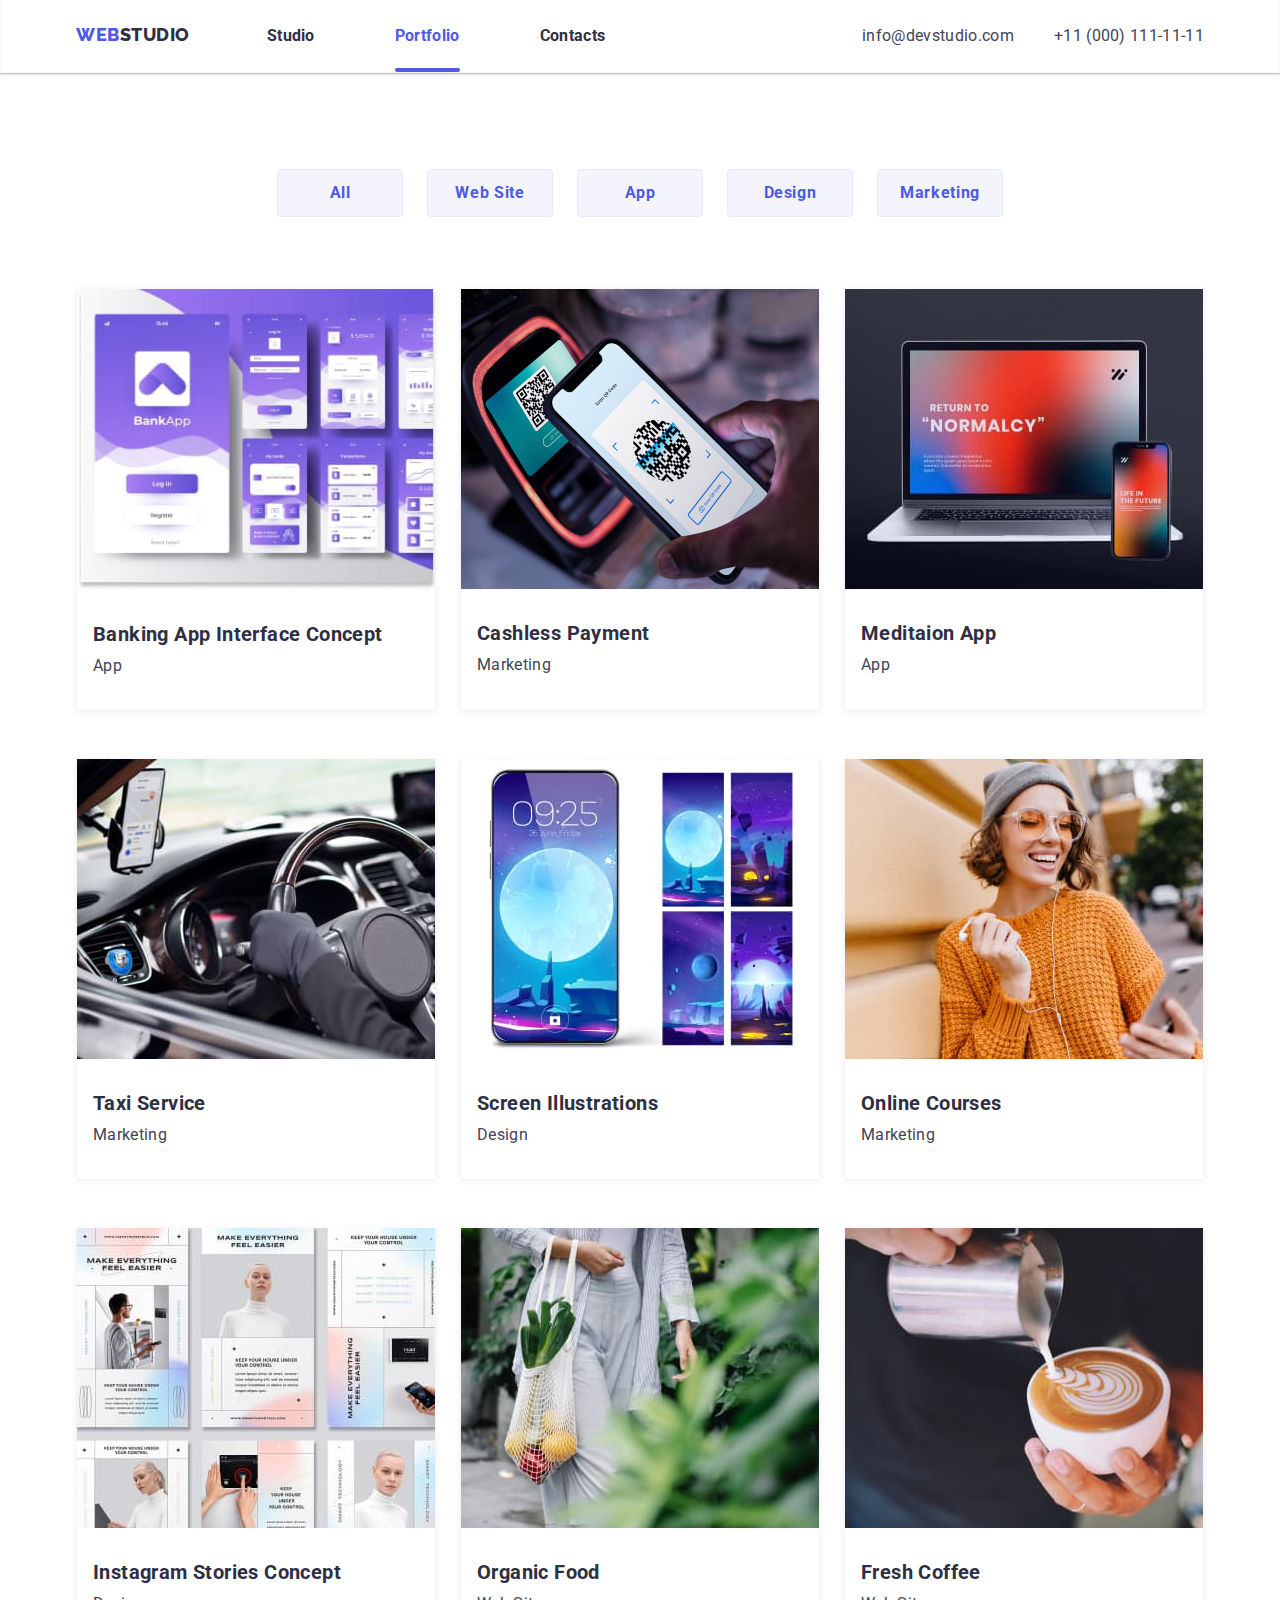
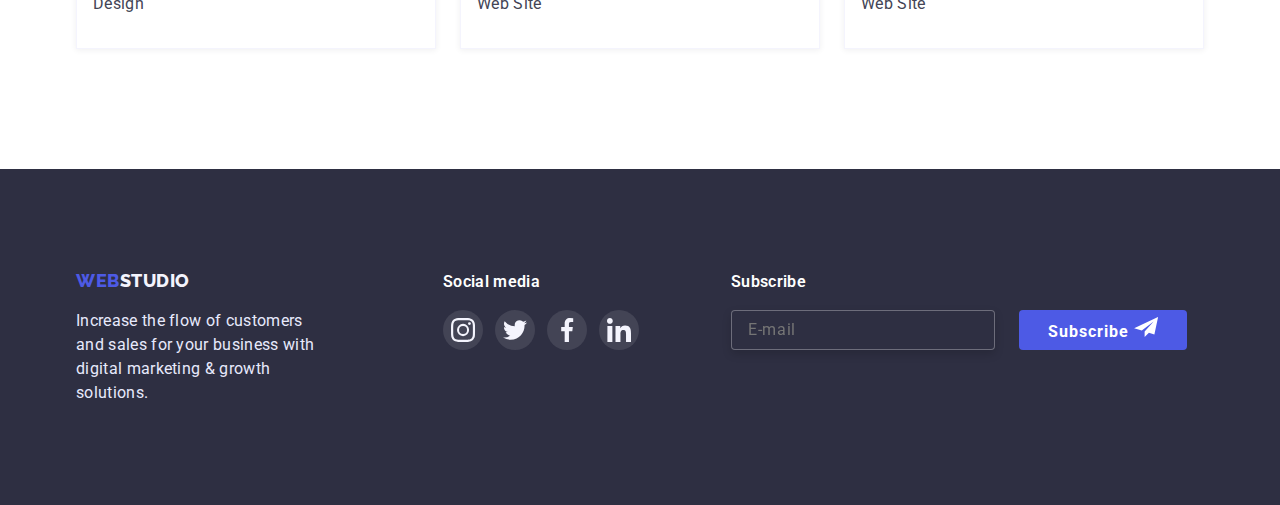
==== portfolio.html @ ad05b77a "goit-markup-hw-07" ====
<!DOCTYPE html>
<html lang="en">
<head>
    <meta charset="UTF-8">
    <meta http-equiv="X-UA-Compatible" content="IE=edge">
    <meta name="viewport" content="width=device-width, initial-scale=1.0">
    <title>Document</title>
    <link rel="preconnect" href="https://fonts.googleapis.com">
    <link rel="preconnect" href="https://fonts.gstatic.com" crossorigin>
    <link href="https://fonts.googleapis.com/css2?family=Raleway:wght@800&family=Roboto:wght@400;500;700&display=swap" rel="stylesheet">
    <link rel ="stylesheet" href="https://cdnjs.cloudflare.com/ajax/libs/modern-normalize/1.1.0/modern-normalize.min.css" >  
    <link rel="stylesheet" href="./css/styles.css">
</head>
<body>

    <header class="border-box">
        
        <nav class="container flex">
            <a href="logo-web" class="logo-web link">Web<span class="studio">Studio</span></a>
            
            <ul class="menu-nav list">
            <li class="menu list"><a href="./index.html" class="menu link">Studio</a></li>
            <li class="menu list"><a href="./portfolio.html" class="current menu link">Portfolio</a></li>
            <li class="menu list"><a href="#" class="menu link">Contacts</a></li>
            </ul>
            
    
            <ul class="contact list">
                <li class="contact list"><a class="contact link" href="mailto:info@devstudio.com">info@devstudio.com</a></li>
                <li class="contact list"><a class="contact link" href="tel:+110001111111">+11 (000) 111-11-11</a></li>
            </ul>
        </nav>
       
    </header>

<main>

<section class="section4">
    
    <div class="container">
    <ul class="style3">
        <li class="menu-portfolio list"><button type="button" class="portfolio-button">All</button></li>
        <li class="menu-portfolio list"><button type="button" class="portfolio-button">Web Site</button></li>
        <li class="menu-portfolio list"><button type="button" class="portfolio-button">App</button></li>
        <li class="menu-portfolio list"><button type="button" class="portfolio-button">Design</button></li>
        <li class="menu-portfolio list"><button type="button" class="portfolio-button">Marketing</button></li>
    </ul>
    
    <ul class="style4">
        <li class="border-portfolio work list">
            <a class="work-overlay">

         <div class="project-hiden">
            <img src="./images/img8.jpg" alt="Banking App Interface Concept" width="360">
    
        <div class="overlay">
            <p class="text-overlay">14 Stylish and User-Friendly App Design Concepts · Task Manager App · Calorie Tracker App · Exotic Fruit Ecommerce App · Cloud Storage App</p>
        </div>
    </div>

            <div class="text-card">
            <h3>Banking App Interface Concept</h3>
            <p>App</p>
        </div>
    </a>
        </li>
   
        <li class="border-portfolio work list">
            <a class="work-overlay">
                <div class="project-hiden">
            <img src="./images/img9.jpg" alt="Cashless Payment" width="360">
            <div class="overlay">
                <p class="text-overlay">14 Stylish and User-Friendly App Design Concepts · Task Manager App · Calorie Tracker App · Exotic Fruit Ecommerce App · Cloud Storage App</p>
            </div>
                </div>

            <div class="text-card">
            <h3>Cashless Payment</h3>
            <p>Marketing</p>
        </div>
  
    </a>
        </li>
   
        <li class="border-portfolio work list">
            <a class="work-overlay">
                <div class="project-hiden">
            <img src="./images/img10.jpg" alt="Meditaion App" width="360">
            <div class="overlay">
                <p class="text-overlay">14 Stylish and User-Friendly App Design Concepts · Task Manager App · Calorie Tracker App · Exotic Fruit Ecommerce App · Cloud Storage App</p>
            </div>
                </div>

            <div class="text-card">
            <h3>Meditaion App</h3>
            <p>App</p>
        </div>

    </a>
        </li>
              
        <li class="border-portfolio work list">
            <a class="work-overlay">
                <div class="project-hiden">
            <img src="./images/img11.jpg" alt="Taxi Service" width="360">
            <div class="overlay">
                <p class="text-overlay">14 Stylish and User-Friendly App Design Concepts · Task Manager App · Calorie Tracker App · Exotic Fruit Ecommerce App · Cloud Storage App</p>
            </div>
                </div>

            <div class="text-card">
            <h3>Taxi Service</h3>
            <p>Marketing</p>
        </div>
    
    </a>
         </li>

         <li class="border-portfolio work list">
            <a class="work-overlay">
                <div class="project-hiden">
            <img src="./images/img12.jpg" alt="Screen Illustrations" width="360">
            <div class="overlay">
                <p class="text-overlay">14 Stylish and User-Friendly App Design Concepts · Task Manager App · Calorie Tracker App · Exotic Fruit Ecommerce App · Cloud Storage App</p>
            </div>
                </div>

            <div class="text-card">
            <h3>Screen Illustrations</h3>
            <p>Design</p>
        </div>

    </a>
         </li>

         <li class="border-portfolio work list">
            <a class="work-overlay">
                <div class="project-hiden">
            <img src="./images/img13.jpg" alt="Online Courses" width="360">
            <div class="overlay">
                <p class="text-overlay">14 Stylish and User-Friendly App Design Concepts · Task Manager App · Calorie Tracker App · Exotic Fruit Ecommerce App · Cloud Storage App</p>
            </div>
                </div>

            <div class="text-card">
            <h3>Online Courses</h3>
            <p>Marketing</p>
        </div>
    
    </a>
         </li>

         <li class="border-portfolio work list">
            <a class="work-overlay">
                <div class="project-hiden">
            <img src="./images/img14.jpg" alt="Instagram Stories Concept" width="360">
            <div class="overlay">
                <p class="text-overlay">14 Stylish and User-Friendly App Design Concepts · Task Manager App · Calorie Tracker App · Exotic Fruit Ecommerce App · Cloud Storage App</p>
            </div>
                </div>

            <div class="text-card">
            <h3>Instagram Stories Concept</h3>
            <p>Design</p>
        </div>
   
    </a>
         </li>

         <li class="border-portfolio work list">
            <a class="work-overlay">
                <div class="project-hiden">
            <img src="./images/img15.jpg" alt="Organic Food" width="360">
            <div class="overlay">
                <p class="text-overlay">14 Stylish and User-Friendly App Design Concepts · Task Manager App · Calorie Tracker App · Exotic Fruit Ecommerce App · Cloud Storage App</p>
            </div>
                </div>

            <div class="text-card">
            <h3>Organic Food</h3>
            <p>Web Site</p>
        </div>
    
    </a>
         </li>

         <li class="border-portfolio work list">
            <a class="work-overlay">
                <div class="project-hiden">
            <img src="./images/img16.jpg" alt="Fresh Coffee" width="360">
            <div class="overlay">
                <p class="text-overlay">14 Stylish and User-Friendly App Design Concepts · Task Manager App · Calorie Tracker App · Exotic Fruit Ecommerce App · Cloud Storage App</p>
            </div>
                </div>
                
            <div class="text-card">
            <h3>Fresh Coffee</h3>
            <p>Web Site</p>
        </div>
    
    </a>
         </li>
      </ul>
    </div>
</section>

</main>

<footer>

    <div class="flex container">

    <div class="web">

        <a href="logo-web-futer" class="logo-web-futer link">Web<span class="studio-footer">Studio</span></a>
        <p class="footer">Increase the flow of customers and sales for your business with digital marketing & growth solutions.</p>
   
    </div>

    <div class="web2">

        <p class="footer1">Social media</p>

        <ul class="style ">

     <li class="footer2 list">
     <a class="hover-focus2 link" href="https://www.instagram.com/" >
        <svg class="icons-futer">
            <use href="./images/icons.svg/symbol-defs.svg#icon-futorinst"></use>
        </svg>
    </a>
   <li class="footer2 list">
     <a class="hover-focus2 link" href="https://twitter.com/">
        <svg class="icons-futer">
            <use href="./images/icons.svg/symbol-defs.svg#icon-futorbird"></use>
        </svg>
    </a>
    </li>
    <li class="footer2 list">
        <a class="hover-focus2 link" href="https://www.facebook.com/">
        <svg class="icons-futer">
            <use href="./images/icons.svg/symbol-defs.svg#icon-futorfb"></use>
        </svg>
    </a>
    </li>
    <li class="footer2 list">
        <a class="hover-focus2 link" href="https://www.linkedin.com/">
        <svg class="icons-futer">
            <use href="./images/icons.svg/symbol-defs.svg#icon-futorin"></use>
        </svg>
    </a>
    </li>
    </ul>
</div>

<div class="web3">

    <p class="footer1">Subscribe</p>

    <form class="footer-subscribe">

        <input name="email" type="email" class="form-button-subscribe" placeholder="E-mail" required/>

    <button class="form-button-1" type="submit">Subscribe
        <svg class="icons-subscribe">
            <use href="./images/icons.svg/symbol-defs.svg#icon-icon-send"></use>
        </svg>
    </button>


    </form>
</div>


</div>

</footer>
</body>
</html>
---- css/styles.css ----
/* general */

a {
  text-decoration: none;
  color: inherit;
  }
  
  ul,
  li,
  ol {
  list-style: none;
  padding: 0;
  margin: 0;
  }
  
  h1,
  h2,
  h3,
  h4,
  h5,
  h6,
  p {
  margin: 0;
  }
  
  button {
  cursor: pointer;
  }
  
  img {
  display: block;
  height: auto;
  }
  
  
  :root {
  --brand-color: #2E2F42;
  --brand-second-color: #434455;
  --brend-background: #FFFFFF;
  --button-background: #4D5AE5;
  --button-color: #404BBF;
  --section-background: #F4F4FD;
  --footer-color: #E7E9FC;
  --footer-icon: #31D0AA;
  --color4: #8e8f99;
  }
  
  /* Top Line */
  .list {
  list-style: none;
  padding: 0;
  margin: 0;
  }
  
  .link {
  text-decoration: none;
  }
  
  header {
  background: var(--brend-background);
  
  }
  
  /*border-box*/
  
  
  .border-box {
  border: 1px solid var(--section-background);
  border-top: none;
  box-shadow: 0px 2px 1px rgba(46, 47, 66, 0.08), 0px 1px 1px rgba(46, 47, 66, 0.16), 0px 1px 6px rgba(46, 47, 66, 0.08);
  }
  
  
  /* container */

.container {
  margin-left: auto;
  margin-right: auto;
  width: 1158px;
  padding-left: 15px;
  padding-right: 15px;
      
  }
  
  /* Logo */
  
  
  .logo-web {
  font-family: 'Raleway', sans-serif;
  font-weight: 800;
  font-size: 18px;
  line-height: 1.3;
  align-items: center;
  letter-spacing: 0.03em;
  color: var(--button-background);
  text-transform: uppercase;
  margin-right: 77px; 
  }
  
  .flex {
  display: flex;
  align-items: center;
  }

  .page-nav {
    display: flex;
    align-items: center;
  }
  
  .studio {
  color: var(--brand-color);
  align-items: center;
  letter-spacing: 0.03em;
  text-transform: uppercase;
  
  }
  
  .menu {
    display: block;
  font-family: 'Roboto', sans-serif;
  font-weight: 700;
  font-size: 16px;
  line-height: 1.5;
  letter-spacing: 0.02em;
  color: var(--brand-color) ; 
  transition-property: color;
  transition-duration: 250ms;
  transition-timing-function: cubic-bezier(0.4, 0, 0.2, 1); 
  margin-right: 40px;
  
  
  }
  
  .menu:not(:last-child) {
  margin-right: 40px;
  }
  
  
  .menu-nav {
  display: flex;
  padding-top: 24px;
  
  }
  
  .current {
    display: block;
    padding-top: 0px;
    padding-bottom: 24px;
    position: relative;
    color: var(--button-background);
    }
  
  .current::after {
  content: '';
  display: block;
  position: absolute;
  left: 0;
  bottom: 0;
  width: 100%;
  height: 4px;
  border-radius: 2px;
  background: var(--button-background);
  color: var(--button-background);
  }
  
  
  .menu:hover,
  .menu:focus,
  .contact:hover,
  .contact:focus {
  color: var(--button-background);
  
  }
  
  .contact-nav {
    margin-left: auto;
  }
  
  .contact {
  margin-left: auto;
  font-family: 'Roboto', sans-serif;
  font-weight: 400;
  font-size: 16px;
  line-height: 1.5;
  letter-spacing: 0.02em;
  color: var(--brand-second-color) ;
  display: flex;
  transition-property: color;
  transition-duration: 250ms;
  transition-timing-function: cubic-bezier(0.4, 0, 0.2, 1);
  }
  
  .contact:not(:last-child) {
  margin-right: 40px;
  }
  
  
  .button {
  width: 170px;
  height: 51px;
  left: 20px;
  top: 20px;
  background: var(--button-background) ;
  box-shadow: 0px 4px 4px rgba(0, 0, 0, 0.15);
  border-radius: 4px;
  cursor: pointer;
  transition-property: background;
  transition-duration: 250ms;
  transition-timing-function: cubic-bezier(0.4, 0, 0.2, 1);
  
  }
  
  .button-studio {
  width: 170px;
  height: 51px;
  left: 20px;
  top: 20px;
  background: var(--button-background) ;
  box-shadow: 0px 4px 4px rgba(0, 0, 0, 0.15);
  border-radius: 4px;
  cursor: pointer;
  font-family: 'Roboto', sans-serif;
  font-weight: 700;
  font-size: 16px;
  line-height: 1.2;
  align-items: center;
  letter-spacing: 0.04em;
  color: var(--brend-background);
  cursor: pointer;
  border: 1px solid var(--button-backgroundlor);
  transition-property: background;
  transition-duration: 250ms;
  transition-timing-function: cubic-bezier(0.4, 0, 0.2, 1);
  }
  
  .button-modal:hover {
  background-color: var(--button-background) ;
  fill: var(--brend-background);
  transition-timing-function: cubic-bezier(0.4, 0, 0.2, 1);
  }
  


  /* hero */
  
  .hero {
  text-align: center;
  background: var(--brand-color) ;
  padding-top: 192px;
  padding-bottom: 192px;
  max-width: 1440px;
  height: 600px;
  margin-left: auto;
  margin-right: auto;
  background-image : linear-gradient(
  rgba(46, 47, 66, 0.7),
  rgba(46, 47, 66, 0.7)),
  url("../images/people-office.jpg");
  
  }
  
  /* backdrop-modal */
  
  
  .backdrop {
  position: fixed;
  top: 0;
  left: 0;
  z-index: 100;
  height: 100%;
  width: 100%;
  background-color: rgba(46, 47, 66, 0.4);
  transition: 250ms cubic-bezier(0.4, 0, 0.2, 1);
  }
    
    .backdrop.is-hidden {
  opacity: 0;
  pointer-events: none;
  transition: 250ms cubic-bezier(0.4, 0, 0.2, 1);
  }
  
  
  .modal {
  position: absolute;
  left: 50%;
  top: 50%;
  transform: translate(-50%, -50%);
  width: 408px;
  height: 576px;
  background-color: #FCFCFC;
  border-radius: 4px;
  padding: 24px;
  }
  
  .button-modal {
  position: absolute;
  top: 24px;
  right: 24px;
  display: flex;
  width: 24px;
  height: 24px;
  border-radius: 50%;
  background-color: #E7E9FC;
  border: 1px solid rgba(0, 0, 0, 0.1);
  padding: 0;
  justify-content: center;
  align-items: center;  
  transition: box-shadow 250ms cubic-bezier(0.4, 0, 0.2, 1);
  
  }
  
  .button-modal:hover {
    background: var(--button-background) ;
  }
  
  .button-modal-icon:hover {
    color: var(--brend-background) ;
  }
  
  
  /* modal bg */
  
  
  .modal-bg {
    width: 360px;
    height: 24px;
    margin-top: 48px;
    margin-bottom: 16px;
    font-weight: 500;
    line-height: 24px;
    text-align: center;
    color: var(--brand-color);
  
  }
  
  /*   form   */
  
  
  .form-modal {
    display: flex;
    flex-direction: column;
  }
  
  .form-field {
  margin-bottom: 8px;
  }
  
  .form-input {
  border: none;
  width: 100%;
  height: 40px;
  border: 1px solid rgba(33, 33, 33, 0.2);
  border-radius: 4px;
  padding-left: 50px;
  transition: border 250ms cubic-bezier(0.4, 0, 0.2, 1);
  }
  
  .form-input:focus {
  border: 1px solid #4D5AE5;
  outline: none;
  }
  
  .form-input:focus + .form-icon {
    fill: #4D5AE5;
    transition: fill 250ms cubic-bezier(0.4, 0, 0.2, 1);
    }
  
  .form-desc {
    display: block;
    font-family: 'Roboto';
    font-weight: 400;
    font-size: 12px;
    line-height: 14px;
    letter-spacing: 0.01em;
    color: #8E8F99;
    margin-bottom: 4px;
    
  }
  
  .form-comment {
  width: 100%;
  height: 120px;
  padding: 8px 16px;
  resize: none;
  border: 1px solid rgba(33, 33, 33, 0.2);
  border-radius: 4px;
  transition: border 250ms cubic-bezier(0.4, 0, 0.2, 1);
  }
  
  .form-comment::placeholder {
    font-family: 'Roboto';
    font-weight: 400;
    font-size: 12px;
    line-height: 14px;
    letter-spacing: 0.01em;
    color: rgba(117, 117, 117, 0.5);
    }
  
  .form-comment:focus {
  border: 1px solid #4D5AE5;
  outline: none;
  }
  
  .pp {
    color: #4D5AE5;
  }
  
  .form-policy {
  display: flex;
  }
  
  .form-policy-text {
    display: flex;
    font-family: 'Roboto';
    font-weight: 400;
    font-size: 12px;
    line-height: 16px;
    letter-spacing: 0.04em;
    color: #757575;
    align-items: center;
    margin-bottom: 24px;
  }
  
  .form-policy-text::before {
    content: " ";
    display: block;
    width: 16px;
    height: 16px;
    border: 1.25px solid #2E2F42;
    border-radius: 2px;
    cursor: pointer;
    margin-right: 8px;
  }
  
  .form-policy-check:checked + .form-policy-text::before {
    background-color: #4D5AE5;
    border: 1.25px solid #4D5AE5;
    border-radius: 2px;
    background-image: url('../images/icons.svg/Vector.svg');
    width: 16px;
    height: 16px;
    background-repeat: no-repeat;
   background-position: center;
  }
  
  .form-policy-check:focus + .form-policy-text::before {
    transition: border 250ms cubic-bezier(0.4, 0, 0.2, 1), background-color 250ms cubic-bezier(0.4, 0, 0.2, 1), background-image 250ms cubic-bezier(0.4, 0, 0.2, 1);
  }
  
  
  .visually-hidden {
    position: absolute;
    width: 1px;
    height: 1px;
    margin: -1px;
    padding: 0;
    overflow: hidden;
    border: 0;
    clip: rect(0 0 0 0);
  }
  
  .form-button {
  border: none;
  width: 170px;
  height: 51px;
  background: #4D5AE5;
  box-shadow: 0px 4px 4px rgba(0, 0, 0, 0.15);
  border-radius: 4px;
  margin-left: 95px;
  font-family: 'Roboto';
  font-weight: 600;
  font-size: 16px;
  line-height: 19px;
  letter-spacing: 0.04em;
  color: #FFFFFF;
  margin-bottom: 34px;
  }
  
  .form-icon {
    display: block;
    position: absolute;
    top: 50%;
   left: 16px;
  }
  
  .form-icon-position {
    position: relative;
  }
  
  
  /*    body  */
  
  h1 {
  max-width: 500px;
  margin-right: auto;
  margin-left: auto;
  margin-bottom: 48px;
  font-family: 'Roboto', sans-serif;
  font-weight: 700;
  font-size: 56px;
  line-height: 1.1;
  letter-spacing: 0.02em;
  color: var(--brend-background);
  }
  
  h2 {
  margin-top: 0;
  margin-bottom: 72px;
  font-family: 'Roboto', sans-serif;
  font-weight: 700;
  font-size: 36px;
  line-height: 1.1;
  text-align: center;
  letter-spacing: 0.02em;
  text-transform: capitalize;
  color: var(--brand-color) ;
  
  }
  
  h3 {
  margin-top: 0;
  margin-bottom: 8px;
  font-family: 'Roboto', sans-serif;
  font-weight: 700;
  font-size: 20px;
  line-height: 1.2;
  letter-spacing: 0.02em;
  color: var(--brand-color) ;
  }
  
  h4 {
  font-family: 'Roboto', sans-serif;
  font-weight: 400;
  font-size: 16px;
  line-height: 1.5;
  letter-spacing: 0.02em;
  color: var(--brand-second-color) ;
  }
  
  p {
  font-family: 'Roboto', sans-serif;
  font-weight: 400;
  font-size: 16px;
  line-height: 1.5;
  letter-spacing: 0.02em;
  color: var(--brand-second-color) ;
  }
  
  /* Section 1 */
  
  .section1 {
  padding-top: 120px;
  padding-bottom: 120px;
  }
  
  .skils {
  min-width: 264px;
  margin-right: 24px;
  }
  
  .skils:nth-child(4n) {
    margin-right: 0;
  }
  
  
  .skils::before {
    display: block;
    content: "";
    height: 112px;
    background-color: var(--section-background);
    background-repeat: no-repeat;
    background-position: center;
    margin-bottom: 8px;
  }
  
  .antenna::before {
  background-image: url('../images/icons.svg/antenna\ 1.svg');
  }
  
  .clock::before {
  background-image: url('../images/icons.svg/clock\ 1.svg');
  }
  
  .diagram::before {
  background-image: url('../images/icons.svg/diagram\ 1.svg');
  }
  
  .astronaut::before {
  background-image: url('../images/icons.svg/astronaut\ 1.svg');
  }
  
  .our-team {
  width: 264px;
  margin-right: 24px;
  }
  
  /* Section 2 */
  
  .section2 {
  background: var(--brend-background) ;
  padding-top: 0;
  padding-bottom: 120px;
  }
  
  
  /* Section 3 */
  
  .section3 {
  background: var(--section-background);
  padding-top: 120px;
  padding-bottom: 120px;
  }
  
  .our-team {
  background: var(--brend-background);
  box-shadow: 0px 1px 6px rgba(46, 47, 66, 0.08);
  }
  
  .our-team:nth-child(4n) {
    margin-right: 0;
    }
  
  
  .icons-symbol {
    display: flex;
    flex-direction: row;
    justify-content: center;
    align-items: center;
    padding: 4px 0px;
    gap: 24px;
    width: 232px;
    height: 48px;
    margin-left: auto;
    margin-right: auto;
    margin-bottom: 32px;
    cursor: pointer;
  }
  
  .icons {
  width: 40px;
  height: 40px;
  fill:var(--color4, #8e8f99)
  
  }
  
  /* Section 4 */
  .section4 {
  padding-top: 96px;
  padding-bottom: 120px;
  
  }
  
  .style,
  .style1,
  .style2,
  .style3,
  .style4 {
  display: flex;
  }
  
  
  .border {
  padding: 32px 16px;
  text-align: center;
  margin-bottom: 8px;
  }
  
  
  .client {
    margin-right: 24px;
  
  }
  
  .clients {
    width: 168px;
    height: 88px;
  }
  
  .hover-focus {
  display: block;
  min-width: 168px;
  fill: var(--color4);
  border: 1px solid #8E8F99;
  border-radius: 4px;
  width: 168px;
  height: 88px;
  cursor: pointer;
  transition: fill 250ms cubic-bezier(0.4, 0, 0.2, 1), border 250ms cubic-bezier(0.4, 0, 0.2, 1);
  
  }
  
  .client:nth-child(6n) {
  margin-right: 0;
  }
  
  .hover-focus:hover,
  .hover-focus:focus {
  fill: var(--button-background);
  border: 1px solid #4D5AE5;
  border-radius: 4px;
    }
    
  
  /* footer */
  footer {
  padding-top: 100px;
  padding-bottom: 100px;
  background: var(--brand-color) ;
  }
   
  .web {
  width: 264px;
  left: 156px;
  top: 3001px;  
  margin-right: 120px;
  }
  
  .web2  {
    width: 208px;
    left: 540px;
    top: 3001px;
    margin-right: 80px;  
  }
  
  .footer {
  max-width: 264px;
  margin-top: 16px;
  margin-bottom: 0;
  font-family: 'Roboto', sans-serif;
  font-weight: 400;
  font-size: 16px;
  line-height: 1.5;
  letter-spacing: 0.02em;
  color: var(--footer-color);
  }
  
  
  .logo-web-futer {
    font-family: 'Raleway', sans-serif;
    font-weight: 800;
    font-size: 18px;
    line-height: 1.3;
    align-items: center;
    letter-spacing: 0.03em;
    color: var(--button-background);
    text-transform: uppercase;
  }
  
  .studio-footer {
  color: var(--section-background);
  text-transform: uppercase;
  }
  
  .footer1 {
  font-weight: 600;
  line-height: 24px;
  color: var(--brend-background);
  margin-bottom: 16px;
  margin-top: 0px;
  }
  
  .footer2 {
    flex-direction: row;
    align-items: flex-start;
    padding: 0px;
    gap: 16px;
    width: 208px;
    height: 40px;
    left: 540px;
    top: 3041px;
  
    }
  
  .icons-futer {
  gap: 16px;
  width: 40px;
  height: 40px;
  fill:var(--color4, #8e8f99);
  cursor: pointer;
  
  
  }
  
  .hover-focus2{
  display: block;
  fill: Solid;
  border-radius: 50%;
  width: 40px;
  height: 40px;
  transition-property: background-color;
  transition-duration: 250ms;
  transition-timing-function: cubic-bezier(0.4, 0, 0.2, 1);
  }
  
  .hover-focus2:hover,
  .hover-focus2:focus {
  background-color: var(--footer-icon);
  
  }
  
  /*  subscribe   */
  
 .web3  {
    left: 540px;
    top: 3001px;
    margin-right: 1px;
    
  }
  
  .footer-subscribe {
    display: flex;
  }
  
  .form-button-subscribe {
  border: 1px solid rgba(255, 255, 255, 0.3);
  filter: drop-shadow(0px 4px 4px rgba(0, 0, 0, 0.15));
  border-radius: 4px;
  background: #2E2F42;
  font-family: 'Roboto';
  font-weight: 400;
  line-height: 24px;
  letter-spacing: 0.04em;
  color: rgba(255, 255, 255, 0.6);
  padding-left: 16px;
  margin-right: 24px;
  width: 264px;
  
  }
  
  .form-button-1 {
  border: none;
  width: 168px;
  height: 40px;
  background: #4D5AE5;
  border-radius: 4px;
  font-family: 'Roboto';
  font-weight: 700;
  font-size: 16px;
  line-height: 24px;
  letter-spacing: 0.06em;
  color: #FFFFFF;
  margin-right: 16px;
  
  }
  
  .icons-subscribe {
  gap: 8px;
  width: 24px;
  height: 20px;
  fill :#FFFFFF;
  cursor: pointer;
  align-items: center;
  }


  
  /* portfolio-button */
  
  .portfolio-button {
  background: var(--section-background);
  border: 1px solid var(--footer-color);
  border-radius: 4px;
  font-family: 'Roboto', sans-serif;
  font-weight: 700;
  font-size: 16px;
  line-height: 1.5;
  padding: 8px 16px;
  width: 126px;
  height: 48px;
  align-items: center;
  text-align: center;
  letter-spacing: 0.04em;
  color: var(--button-background) ;
  cursor: pointer;
  transition: color 250ms cubic-bezier(0.4, 0, 0.2, 1), background  250ms cubic-bezier(0.4, 0, 0.2, 1);
  }
  
  
  .menu-portfolio :hover,
  .menu-portfolio :focus {
  background: var(--button-background) ;
  border-radius: 4px;
  align-items: center;
  text-align: center;
  letter-spacing: 0.04em;
  color: var(--brend-background);
  }
  
  .menu-portfolio {
  margin-right: 24px;
  transition: color 250ms cubic-bezier(0.4, 0, 0.2, 1);
  }
  
  .menu-portfolio:nth-child(5n) {
  margin-right: 0;
    
  }
  
  .border-portfolio {
  border: 0.5px solid  var(--section-background);
  border-top: none;
  box-shadow: 0px 1px 6px rgba(46, 47, 66, 0.08);
  transition: box-shadow 250ms cubic-bezier(0.4, 0, 0.2, 1);
  
  }
  
  .border-portfolio:hover {
  box-shadow: 0px 1px 6px rgba(46, 47, 66, 0.08), 0px 1px 1px rgba(46, 47, 66, 0.16), 0px 2px 1px rgba(46, 47, 66, 0.08);
    
  }
    
  
  .doing {
  width: 360px;
  margin-right: 24px;
  }
  
  
  .style3 {
  margin-bottom: 72px;
  justify-content: center;
  } 
  
  .style4 {
  flex-wrap: wrap;
  }
   
  .text-card {
  padding-top: 32px;
  padding-bottom: 32px;
  padding-left: 16px;
  }
  
  .work {
  margin-bottom: 48px;
  margin-right: 24px;
  width: calc((100% - 48px) / 3);
  }
  
  .work:nth-child(3n) {
  margin-right: 0;
  }
  
  .work:nth-child(7n) {
    margin-bottom: 0;
  }
  
  .work:nth-child(8n) {
    margin-bottom: 0;
  }
  
  .work:nth-child(9n) {
    margin-bottom: 0;
  }
  
  .project-hiden {
    
    position: relative;
    overflow: hidden;
  }
  
  .overlay {
    display: block;
    position: absolute;
    top: 0;
    left: 0;
    width: 100%;
    height: 100%;
    background-color: var(--button-background);
    mix-blend-mode: normal;
    transform: translateY(100%);
    transition: 250ms cubic-bezier(0.4, 0, 0.2, 1);
  }
  
  .text-overlay {
    position: absolute;
  width: 296px;
  height: 96px;
  left: 32px;
  top: 40px;
  font-family: 'Roboto';
  font-style: normal;
  font-weight: 400;
  font-size: 16px;
  line-height: 24px;
  letter-spacing: 0.02em;
color: #F4F4FD;
}


.work-overlay:hover .overlay {
transform: translateY(0);
}

/*   ____________________________  mobile   _______________________________________   */

.container-mobile {
padding-left: 15px;
padding-right: 15px;
}

 .mobile-menu-open {
  margin-top: 24px;
  margin-bottom: 24px;
  background-color: transparent;
  border: none;
  padding: 0;
}

.page-heder-container {
  display: flex;
  align-items: center;
  justify-content: space-between;
  }


  .mobile-menu {
    position: fixed;
    top: 0;
    left: 0;
   width: 100%;
   height: 100%;
   background-color: #FFFFFF;
   box-shadow: 0px 2px 1px rgba(46, 47, 66, 0.08), 0px 1px 1px rgba(46, 47, 66, 0.16), 0px 1px 6px rgba(46, 47, 66, 0.08);
   
   }

   .mobile-menu-close-btn {
    position: absolute;
    background-color: transparent;
    border: none;
    padding: 0;
    line-height: 0;
    top: 0;
    right: 0;
  }

.mobile-menu-container {
position: relative;
padding-left: 15px;
padding-right: 15px;
}
 
@media screen and (max-width: 767px) {
 
 
.footer-subscribe {
display: none;
  }
  
 
.menu-nav {
display: none;
}
  
.contact {
display: none;
}

.menu-nav-mobile {
  padding-top: 24px;
  }

.contact-mobile {
  font-family: 'Roboto', sans-serif;
  font-weight: 400;
  font-size: 16px;
  line-height: 1.5;
  letter-spacing: 0.02em;
  color: var(--brand-second-color) ;
  transition-property: color;
  transition-duration: 250ms;
  transition-timing-function: cubic-bezier(0.4, 0, 0.2, 1);
    }

  .menu-mobile-form {
  display: block;
  font-family: 'Roboto', sans-serif;
  font-weight: 700;
  font-size: 16px;
  line-height: 1.5;
  letter-spacing: 0.02em;
  color: var(--brand-color) ; 
  transition-property: color;
  transition-duration: 250ms;
  transition-timing-function: cubic-bezier(0.4, 0, 0.2, 1); 
  margin-right: 40px;
            
    }
  
    .menu-mobile-form:hover,
    .menu-mobile-form:focus,
    .contact-mobile:hover,
    .contact-mobile:focus {
    color: var(--button-background);
    }



.logo-web {
font-family: 'Raleway', sans-serif;
font-weight: 800;
font-size: 18px;
line-height: 1.3;
align-items: center;
letter-spacing: 0.03em;
color: var(--button-background);
text-transform: uppercase;
margin-right: 77px; 

}
   
.studio {
color: var(--brand-color);
align-items: center;
letter-spacing: 0.03em;
text-transform: uppercase;
      
}

.style,
.style1,
.style2,
.style3,
.style4 {
display: block;
}


}


@media screen and (min-width: 480px) {

   
  .footer-subscribe {
    display: none;
  }
  

  .form-button-subscribe {
    flex: none;
  }

  .form-button-1 {
    flex: none;
  }

.container-mobile {
width: 428px;
margin-left: auto;
margin-right: auto;
     
}  


.logo-web {
font-family: 'Raleway', sans-serif;
font-weight: 800;
font-size: 18px;
line-height: 1.3;
align-items: center;
letter-spacing: 0.03em;
color: var(--button-background);
text-transform: uppercase;
margin-right: 77px; 
}

     
.studio {
color: var(--brand-color);
align-items: center;
letter-spacing: 0.03em;
text-transform: uppercase;
        
}

.menu-nav {
display: none;
}

.contact {
display: none;
}

.menu-nav-mobile {
  padding-top: 24px;
  }

.contact-mobile {
  font-family: 'Roboto', sans-serif;
    font-weight: 400;
    font-size: 16px;
    line-height: 1.5;
    letter-spacing: 0.02em;
    color: var(--brand-second-color) ;
    transition-property: color;
    transition-duration: 250ms;
    transition-timing-function: cubic-bezier(0.4, 0, 0.2, 1);
    }

  .menu-mobile-form {
    display: block;
    font-family: 'Roboto', sans-serif;
    font-weight: 700;
    font-size: 16px;
    line-height: 1.5;
    letter-spacing: 0.02em;
    color: var(--brand-color) ; 
    transition-property: color;
    transition-duration: 250ms;
    transition-timing-function: cubic-bezier(0.4, 0, 0.2, 1); 
    margin-right: 40px;
          
  }


  .menu-mobile-form:hover,
  .contact-mobile:hover {
  color: var(--button-background);
  }
  
}

/*   ____________________________  planschet   _______________________________________   */

@media screen and (min-width: 768px) {
    

.container-mobile {
width: 768px;
  
}

 
.footer-subscribe {
  display: none;
}

.mobile-menu-open {
display: none;
}

/* Logo */
    


.logo-web {
font-family: 'Raleway', sans-serif;
font-weight: 800;
font-size: 18px;
line-height: 1.3;
align-items: center;
letter-spacing: 0.03em;
color: var(--button-background);
text-transform: uppercase;
margin-right: 77px; 
}
    
.flex {
display: flex;
align-items: center;
}
    
.studio {
color: var(--brand-color);
align-items: center;
letter-spacing: 0.03em;
text-transform: uppercase;
    
}
    
.menu {
display: block;
font-family: 'Roboto', sans-serif;
font-weight: 700;
font-size: 16px;
line-height: 1.5;
letter-spacing: 0.02em;
color: var(--brand-color) ; 
transition-property: color;
transition-duration: 250ms;
transition-timing-function: cubic-bezier(0.4, 0, 0.2, 1); 
margin-right: 40px;
    
    
}
    
.menu:not(:last-child) {
margin-right: 40px;
}
    
    
.menu-nav {
display: flex;
padding-top: 24px;
    
}
    
.current {
display: block;
padding-top: 0px;
padding-bottom: 24px;
position: relative;
color: var(--button-background);
}
    
.current::after {
content: '';
display: block;
position: absolute;
left: 0;
bottom: 0;
width: 100%;
height: 4px;
border-radius: 2px;
background: var(--button-background);
color: var(--button-background);
}
    
    
.menu:hover,
.menu:focus,
.contact:hover,
.contact:focus {
color: var(--button-background);
    
}
    
    
.contact {
margin-left: auto;
font-family: 'Roboto', sans-serif;
font-weight: 400;
font-size: 16px;
line-height: 1.2;
letter-spacing: 0.02em;
color: var(--brand-second-color) ;
display: block;
transition-property: color;
transition-duration: 250ms;
transition-timing-function: cubic-bezier(0.4, 0, 0.2, 1);
  
}
    
.contact:not(:last-child) {
margin-right: 40px;
}
    
    
.button {
width: 170px;
height: 51px;
left: 20px;
top: 20px;
background: var(--button-background) ;
box-shadow: 0px 4px 4px rgba(0, 0, 0, 0.15);
border-radius: 4px;
cursor: pointer;
transition-property: background;
transition-duration: 250ms;
transition-timing-function: cubic-bezier(0.4, 0, 0.2, 1);
    
}
    
.button-studio {
width: 170px;
height: 51px;
left: 20px;
top: 20px;
background: var(--button-background) ;
box-shadow: 0px 4px 4px rgba(0, 0, 0, 0.15);
border-radius: 4px;
cursor: pointer;
font-family: 'Roboto', sans-serif;
font-weight: 700;
font-size: 16px;
line-height: 1.2;
align-items: center;
letter-spacing: 0.04em;
color: var(--brend-background);
cursor: pointer;
border: 1px solid var(--button-backgroundlor);
transition-property: background;
transition-duration: 250ms;
transition-timing-function: cubic-bezier(0.4, 0, 0.2, 1);
}
    
.button-modal:hover {
background-color: var(--button-background) ;
fill: var(--brend-background);
transition-timing-function: cubic-bezier(0.4, 0, 0.2, 1);
}


.style,
.style1,
.style2,
.style3,
.style4 {
display: block;
}
  
.mobile-menu {
  display: none;
}

}  
  



/*   ____________________________  dask-top   _______________________________________   */



  @media screen and (min-width: 1200px) {

    .mobile-menu {
      display: none;
    }

     /* container */

  .container {
    margin-left: auto;
    margin-right: auto;
    width: 1158px;
    padding-left: 15px;
    padding-right: 15px;
        
    }
    
    /* Logo */
    
    .border-box {
      border: 1px solid var(--section-background);
      border-top: none;
      box-shadow: 0px 2px 1px rgba(46, 47, 66, 0.08), 0px 1px 1px rgba(46, 47, 66, 0.16), 0px 1px 6px rgba(46, 47, 66, 0.08);
      }
    
    .logo-web {
    font-family: 'Raleway', sans-serif;
    font-weight: 800;
    font-size: 18px;
    line-height: 1.3;
    align-items: center;
    letter-spacing: 0.03em;
    color: var(--button-background);
    text-transform: uppercase;
    margin-right: 77px; 
    }
    
    .flex {
    display: flex;
    align-items: baseline;
    }
    
    .studio {
    color: var(--brand-color);
    align-items: center;
    letter-spacing: 0.03em;
    text-transform: uppercase;
    
    }
    
    .menu {
      display: block;
    font-family: 'Roboto', sans-serif;
    font-weight: 700;
    font-size: 16px;
    line-height: 1.5;
    letter-spacing: 0.02em;
    color: var(--brand-color) ; 
    transition-property: color;
    transition-duration: 250ms;
    transition-timing-function: cubic-bezier(0.4, 0, 0.2, 1); 
    margin-right: 40px;
    
    
    }
    
    .menu:not(:last-child) {
    margin-right: 40px;
    }
    
    
    .menu-nav {
    display: flex;
    padding-top: 24px;
    
    }
    
    .current {
      display: block;
      padding-top: 0px;
      padding-bottom: 24px;
      position: relative;
      color: var(--button-background);
      }
    
    .current::after {
    content: '';
    display: block;
    position: absolute;
    left: 0;
    bottom: 0;
    width: 100%;
    height: 4px;
    border-radius: 2px;
    background: var(--button-background);
    color: var(--button-background);
    }
    
    
    .menu:hover,
    .menu:focus,
    .contact:hover,
    .contact:focus {
    color: var(--button-background);
    
    }
    
    
    .contact {
    font-family: 'Roboto', sans-serif;
    font-weight: 400;
    font-size: 16px;
    line-height: 1.5;
    letter-spacing: 0.02em;
    color: var(--brand-second-color) ;
    display: flex;
    transition-property: color;
    transition-duration: 250ms;
    transition-timing-function: cubic-bezier(0.4, 0, 0.2, 1);
    }

    .contact:not(:last-child) {
    margin-right: 40px;
    }
    
    
    .button {
    width: 170px;
    height: 51px;
    left: 20px;
    top: 20px;
    background: var(--button-background) ;
    box-shadow: 0px 4px 4px rgba(0, 0, 0, 0.15);
    border-radius: 4px;
    cursor: pointer;
    transition-property: background;
    transition-duration: 250ms;
    transition-timing-function: cubic-bezier(0.4, 0, 0.2, 1);
    
    }
    
    .button-studio {
    width: 170px;
    height: 51px;
    left: 20px;
    top: 20px;
    background: var(--button-background) ;
    box-shadow: 0px 4px 4px rgba(0, 0, 0, 0.15);
    border-radius: 4px;
    cursor: pointer;
    font-family: 'Roboto', sans-serif;
    font-weight: 700;
    font-size: 16px;
    line-height: 1.2;
    align-items: center;
    letter-spacing: 0.04em;
    color: var(--brend-background);
    cursor: pointer;
    border: 1px solid var(--button-backgroundlor);
    transition-property: background;
    transition-duration: 250ms;
    transition-timing-function: cubic-bezier(0.4, 0, 0.2, 1);
    }
    
    .button-modal:hover {
    background-color: var(--button-background) ;
    fill: var(--brend-background);
    transition-timing-function: cubic-bezier(0.4, 0, 0.2, 1);
    }

    .style,
    .style1,
    .style2,
    .style3,
    .style4 {
    display: flex;
    }
    
    .footer-subscribe {
      display: flex;
    }
    
  
  }
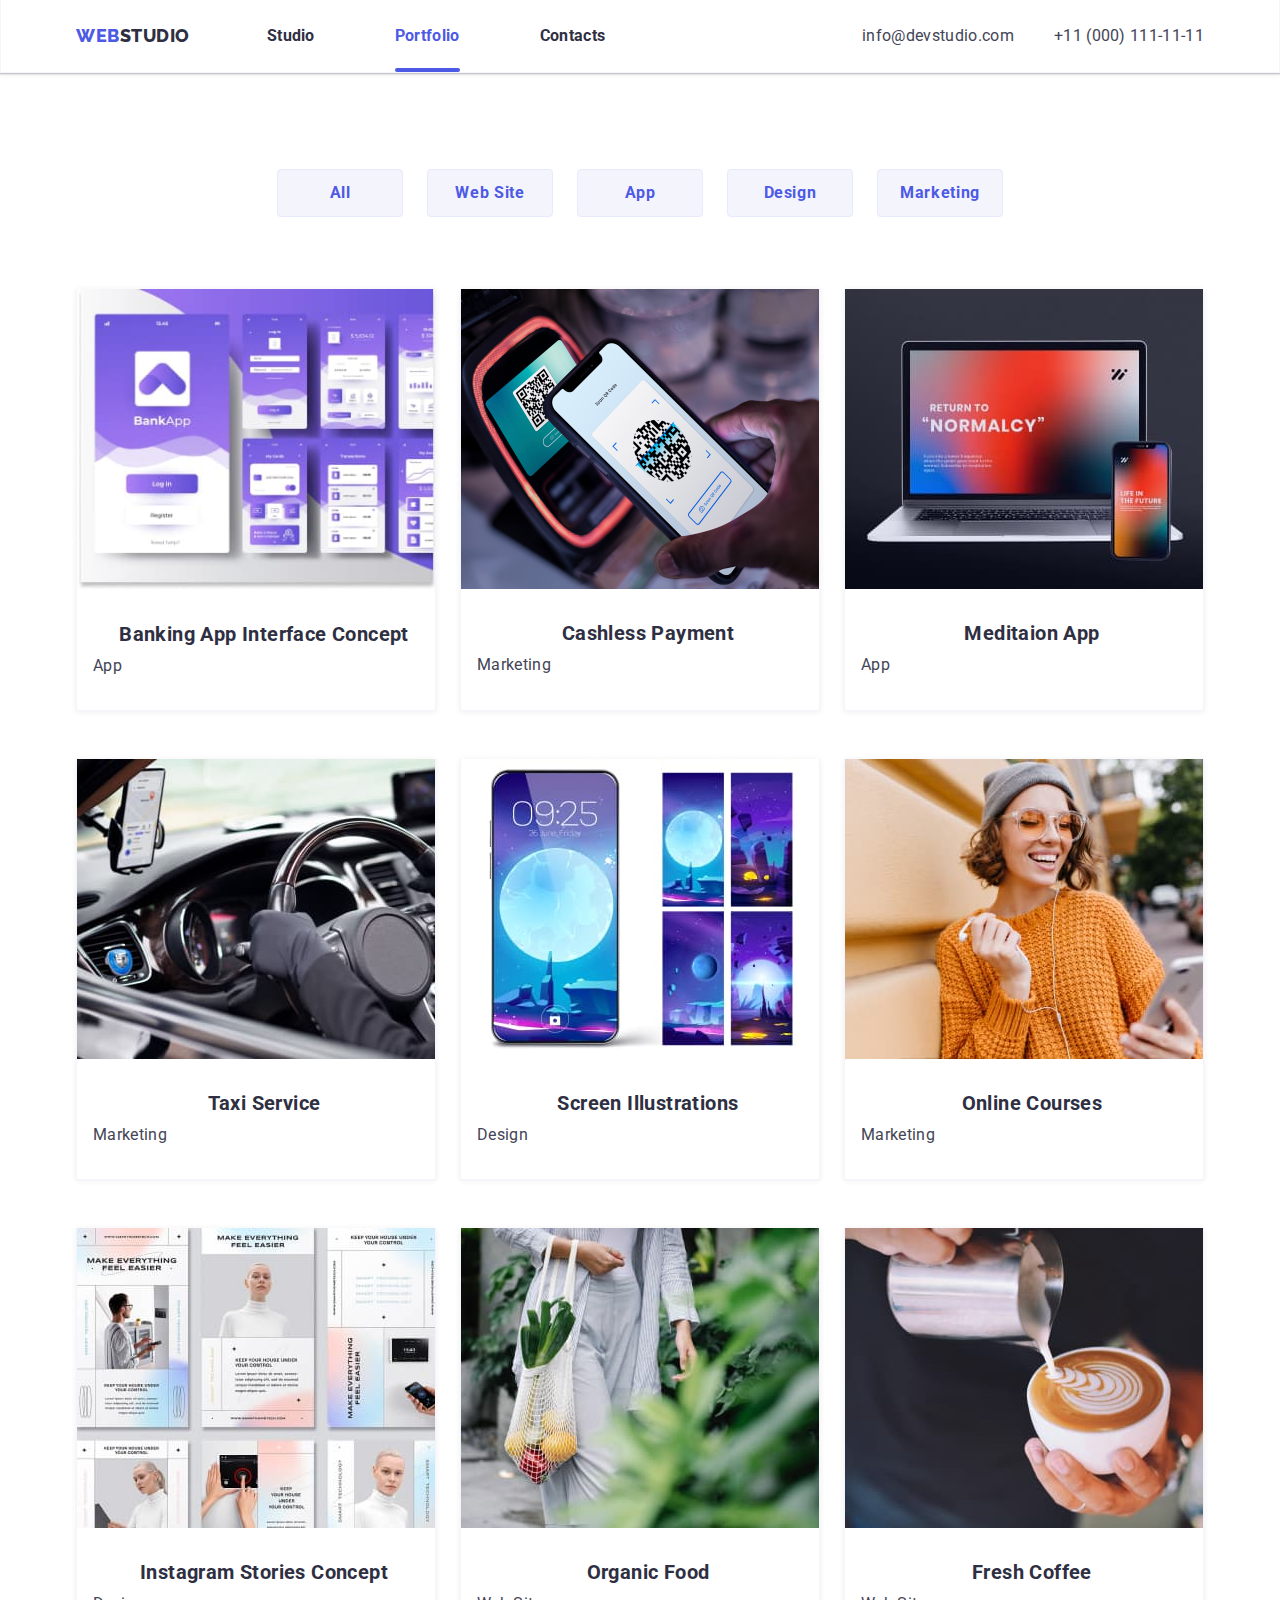
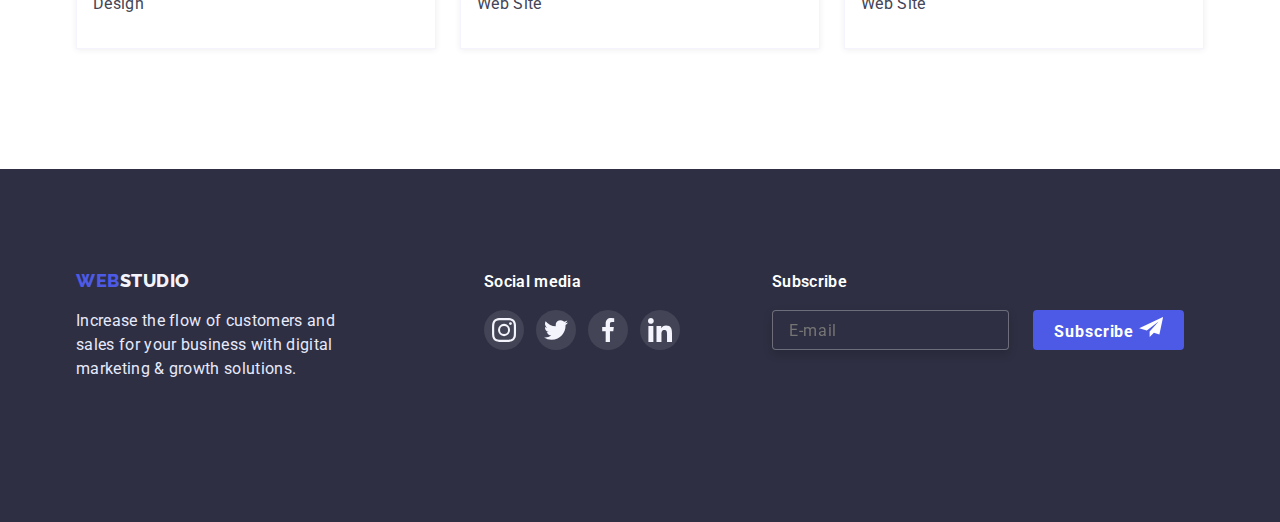
==== commit 508e1bd6: "goit-markup-hw-07" ====
--- a/portfolio.html
+++ b/portfolio.html
@@ -208,7 +208,7 @@
 
 <footer>
 
-    <div class="flex container">
+    <div class="flex1 container">
 
     <div class="web">
 
@@ -221,7 +221,7 @@
 
         <p class="footer1">Social media</p>
 
-        <ul class="style ">
+        <ul class="style footer-social">
 
      <li class="footer2 list">
      <a class="hover-focus2 link" href="https://www.instagram.com/" >
@@ -259,7 +259,7 @@
 
     <form class="footer-subscribe">
 
-        <input name="email" type="email" class="form-button-subscribe" placeholder="E-mail" required/>
+        <input name="email" type="email" class="form-button-subscribe" placeholder="E-mail" required>
 
     <button class="form-button-1" type="submit">Subscribe
         <svg class="icons-subscribe">
--- a/css/styles.css
+++ b/css/styles.css
@@ -101,6 +101,11 @@
   display: flex;
   align-items: center;
   }
+
+  .flex1 {
+    display: flex;
+    align-items: baseline;
+    }
 
   .page-nav {
     display: flex;
@@ -244,6 +249,9 @@
   /* hero */
   
   .hero {
+  background-repeat: no-repeat;
+  background-position: center;
+  background-size: cover;
   text-align: center;
   background: var(--brand-color) ;
   padding-top: 192px;
@@ -256,8 +264,10 @@
   rgba(46, 47, 66, 0.7),
   rgba(46, 47, 66, 0.7)),
   url("../images/people-office.jpg");
-  
-  }
+
+  }
+
+  
   
   /* backdrop-modal */
   
@@ -632,7 +642,7 @@
     height: 48px;
     margin-left: auto;
     margin-right: auto;
-    margin-bottom: 32px;
+    margin-top: 8px;
     cursor: pointer;
   }
   
@@ -650,6 +660,7 @@
   
   }
   
+  .style-client,
   .style,
   .style1,
   .style2,
@@ -665,11 +676,7 @@
   margin-bottom: 8px;
   }
   
-  
-  .client {
-    margin-right: 24px;
-  
-  }
+
   
   .clients {
     width: 168px;
@@ -711,8 +718,8 @@
   .web {
   width: 264px;
   left: 156px;
-  top: 3001px;  
-  margin-right: 120px;
+  margin-right: 100px;
+  top: 3001px;
   }
   
   .web2  {
@@ -992,6 +999,10 @@
 transform: translateY(0);
 }
 
+.skils-mobile2 {
+  flex-basis: 100%;
+}
+
 /*   ____________________________  mobile   _______________________________________   */
 
 .container-mobile {
@@ -1000,8 +1011,8 @@
 }
 
  .mobile-menu-open {
-  margin-top: 24px;
-  margin-bottom: 24px;
+  margin-top: 15px;
+  margin-bottom: 15px;
   background-color: transparent;
   border: none;
   padding: 0;
@@ -1020,35 +1031,85 @@
     left: 0;
    width: 100%;
    height: 100%;
+   z-index: 999;
+   padding: 32px;
    background-color: #FFFFFF;
-   box-shadow: 0px 2px 1px rgba(46, 47, 66, 0.08), 0px 1px 1px rgba(46, 47, 66, 0.16), 0px 1px 6px rgba(46, 47, 66, 0.08);
+   transform: translateX(100%);
+   transition: transform 250ms ease-in-out;
    
    }
 
+   .js-menu-container {
+    padding-left: 40px;
+    padding-top: 80px;
+    padding-bottom: 40px;
+   }
+
+   .mobile-menu.is-open {
+    transform: translateX(0);
+   }
+
    .mobile-menu-close-btn {
+    top: 40px;
+    right: 40px;
+    display: flex;
+    width: 24px;
+    height: 24px;
+    border-radius: 50%;
+    background-color: #E7E9FC;
+    border: 1px solid rgba(0, 0, 0, 0.1);
+    padding: 0;
+    justify-content: center;
+    align-items: center;
+    transition: box-shadow 250ms cubic-bezier(0.4, 0, 0.2, 1);
     position: absolute;
-    background-color: transparent;
-    border: none;
-    padding: 0;
     line-height: 0;
-    top: 0;
-    right: 0;
-  }
-
-.mobile-menu-container {
-position: relative;
-padding-left: 15px;
-padding-right: 15px;
-}
+
+   }
+
  
-@media screen and (max-width: 767px) {
+@media screen and (max-width: 767px)  {
  
+  h1 {
+    font-weight: 700;
+    font-size: 40px;
+    line-height: 40px;
+    text-align: center;
+    letter-spacing: 0.02em;
+    text-transform: capitalize;
+    margin-bottom: 72px;
+    margin-top: -40px;
+    }
  
-.footer-subscribe {
-display: none;
-  }
-  
- 
+
+    h3 {
+      font-family: 'Roboto';
+      font-style: normal;
+      font-weight: 500;
+      font-size: 20px;
+      line-height: 24px;
+      text-align: center;
+      letter-spacing: 0.02em;
+      color: #2E2F42;
+    
+    }
+    
+    .h3-planschet {
+      font-weight: 700;
+      font-size: 36px;
+      line-height: 40px;
+      text-align: center;
+      letter-spacing: 0.02em;
+      text-transform: capitalize;
+    }
+
+  p {
+font-weight: 500;
+font-size: 16px;
+line-height: 24px;
+      }
+
+
 .menu-nav {
 display: none;
 }
@@ -1058,44 +1119,109 @@
 }
 
 .menu-nav-mobile {
-  padding-top: 24px;
-  }
+padding-top: 24px;
+flex-direction: column;
+align-items: flex-start;
+padding: 0px;
+gap: 40px;
+width: 151px;
+height: 200px;
+left: 40px;
+top: 80px;
+margin-bottom: 284px;
+
+  }
+
+  .menu-nav-mobile:nth-child(3n) {
+    margin-bottom: 0;
+    }
 
 .contact-mobile {
   font-family: 'Roboto', sans-serif;
-  font-weight: 400;
-  font-size: 16px;
+  font-weight: 600;
+  font-size: 36px;
   line-height: 1.5;
   letter-spacing: 0.02em;
   color: var(--brand-second-color) ;
   transition-property: color;
   transition-duration: 250ms;
   transition-timing-function: cubic-bezier(0.4, 0, 0.2, 1);
-    }
-
+  width: 337px;
+  height: 40px;
+  text-transform: capitalize;
+  flex: none;
+  order: 0;
+  flex-grow: 0;
+  white-space: nowrap;
+margin-bottom: 40px;
+
+ }
+
+ .contact-mobile-mail {
+font-family: 'Roboto', sans-serif;
+font-weight: 500;
+font-size: 20px;
+line-height: 24px;
+color: #434455;
+flex: none;
+order: 1;
+flex-grow: 0;
+text-transform: none;
+}
+
+
+.contact-nav-mobile {
+flex-direction: column;
+align-items: flex-start;
+padding: 0px;
+gap: 40px;
+left: 40px;
+top: 564px;
+margin-bottom: 48px;
+ }
+
+ .contact-mobile:nth-child(2n) {
+  margin-bottom: 0;
+}
+    
   .menu-mobile-form {
   display: block;
   font-family: 'Roboto', sans-serif;
   font-weight: 700;
-  font-size: 16px;
+  font-size: 36px;
   line-height: 1.5;
   letter-spacing: 0.02em;
   color: var(--brand-color) ; 
   transition-property: color;
   transition-duration: 250ms;
   transition-timing-function: cubic-bezier(0.4, 0, 0.2, 1); 
-  margin-right: 40px;
+  margin-bottom: 40px;
+  text-transform: capitalize;
             
     }
-  
-    .menu-mobile-form:hover,
-    .menu-mobile-form:focus,
-    .contact-mobile:hover,
-    .contact-mobile:focus {
-    color: var(--button-background);
-    }
-
-
+
+
+  .contact-mobile-mail:hover,
+  .contact-mobile-mail:focus,
+  .menu-mobile-form:hover,
+  .menu-mobile-form:focus,
+  .contact-mobile:hover,
+  .contact-mobile:focus {
+  color: var(--button-background);
+  }
+
+  .icons-symbol-mobile {
+    display: flex;
+    flex-direction: row;
+    align-items: flex-start;
+    padding: 0px;
+    gap: 56px;
+    width: 328px;
+    height: 40px;
+    left: 40px;
+    top: 716px;
+    
+   }
 
 .logo-web {
 font-family: 'Raleway', sans-serif;
@@ -1126,27 +1252,145 @@
 display: block;
 }
 
+.skils::before {
+  display: none;
+}
+
+.container-mobile {
+  width: 428px;
+  margin-left: auto;
+  margin-right: auto;
+       
+  } 
+
+  .container {
+    width: 428px;
+    margin-left: auto;
+    margin-right: auto;
+         
+    } 
+
+ .section1 {
+  padding-top: 96px;
+  padding-bottom: 96px;
+ }   
+
+.section2 {
+  display: none;
+}
+
+.flex1 {
+  display: block;
+  }
+
+
+  .skils-mobile {
+    text-align: center;
+    padding: 0;
+  }
+
+  
+  .skils-mobile1 {
+    margin-bottom: 72px;
+  
+  }
+
+
+  .img-mobile {
+    display: block;
+    margin: auto;
+   }
+ 
+   .border-mobile {
+    margin-bottom: 72px;
+    }
+
+    .our-team-mobile:nth-child(4n) {
+      margin-left: 0;
+    }
+
+    .our-team:nth-child(4n) {
+    margin-right: auto; 
+  }
+
+  .style-client {
+    display: flex;
+    flex-wrap: wrap;
+    column-gap: 16px;
+    row-gap: 72px;
+    margin: 0;
+}
+
+.client {
+display: flex;
+justify-content: center;
+align-items: center;
+margin: 0;
+padding: 0;
+}
+ 
+   /* hero */
+  
+  .hero {
+  
+      background-image : linear-gradient(
+      rgba(46, 47, 66, 0.7),
+      rgba(46, 47, 66, 0.7)),
+      url("../images/hero-image-mob1x.jpg");
+    }
+         
+
+    .web {
+      display: flex;
+      flex-direction: column;
+      align-items: center;
+      margin: 0 auto 72px;
+    }
+
+    .web2 {
+      display: flex;
+      flex-direction: column;
+      align-items: center;
+      margin: 0 auto 72px;
+      
+    }
+
+  .footer-social {
+  display: flex;
+  justify-content: center;
+  gap: 16px;
+
+}
+
+.footer2 {
+  width: 32px;
+}
+
+.web3 {
+display: flex;
+flex-direction: column;
+align-items: center;
+max-width: 100%;
+margin: 0 auto;
+}
+
+.footer-subscribe {
+  flex-direction: column;
+  align-items: center;
+  max-width: 428px;
+}
+
+.form-button-1 {
+  margin-top: 16px;
+}
 
 }
 
 
 @media screen and (min-width: 480px) {
-
-   
-  .footer-subscribe {
-    display: none;
-  }
-  
-
-  .form-button-subscribe {
-    flex: none;
-  }
-
-  .form-button-1 {
-    flex: none;
-  }
-
-.container-mobile {
+    
+
+.container {
 width: 428px;
 margin-left: auto;
 margin-right: auto;
@@ -1185,61 +1429,289 @@
 
 .menu-nav-mobile {
   padding-top: 24px;
-  }
-
-.contact-mobile {
+  flex-direction: column;
+  align-items: flex-start;
+  padding: 0px;
+  gap: 40px;
+  
+  }
+
+  .menu-nav-mobile:nth-child(3n) {
+      margin-bottom: 0;
+      }
+
+
+
+  .contact-mobile {
   font-family: 'Roboto', sans-serif;
-    font-weight: 400;
-    font-size: 16px;
-    line-height: 1.5;
-    letter-spacing: 0.02em;
-    color: var(--brand-second-color) ;
-    transition-property: color;
-    transition-duration: 250ms;
-    transition-timing-function: cubic-bezier(0.4, 0, 0.2, 1);
-    }
+  font-weight: 600;
+  font-size: 36px;
+  line-height: 1.5;
+  letter-spacing: 0.02em;
+  color: var(--brand-second-color) ;
+  transition-property: color;
+  transition-duration: 250ms;
+  transition-timing-function: cubic-bezier(0.4, 0, 0.2, 1);
+  width: 337px;
+  height: 40px;
+  text-transform: capitalize;
+  flex: none;
+  order: 0;
+  flex-grow: 0;
+  white-space: nowrap;
+   margin-bottom: 40px;   
+      
+  }
+
+  .contact-mobile-mail {
+    font-family: 'Roboto', sans-serif;
+    font-weight: 500;
+    font-size: 20px;
+    line-height: 24px;
+    color: #434455;
+    flex: none;
+    order: 1;
+    flex-grow: 0;
+    text-transform: none;
+    }
+    
+
+  .contact-nav-mobile:nth-child(2n) {
+    margin-bottom: 0;
+    font-weight: 500;
+   font-size: 20px;
+  }
+      
+  .contact-nav-mobile {
+  flex-direction: column;
+  align-items: flex-start;
+  padding: 0px;
+  gap: 40px;
+  left: 40px;
+  top: 564px;
+  margin-bottom: 48px;
+  }
 
   .menu-mobile-form {
     display: block;
     font-family: 'Roboto', sans-serif;
     font-weight: 700;
-    font-size: 16px;
+    font-size: 36px;
     line-height: 1.5;
     letter-spacing: 0.02em;
     color: var(--brand-color) ; 
     transition-property: color;
     transition-duration: 250ms;
     transition-timing-function: cubic-bezier(0.4, 0, 0.2, 1); 
-    margin-right: 40px;
-          
-  }
-
-
+      margin-bottom: 40px; 
+      text-transform: capitalize;   
+  }
+
+  .contact-mobile-mail:hover,
+  .contact-mobile-mail:focus,
   .menu-mobile-form:hover,
   .contact-mobile:hover {
   color: var(--button-background);
   }
-  
-}
+
+.icons-symbol-mobile {
+display: flex;
+flex-direction: row;
+align-items: flex-start;
+padding: 0px;
+gap: 56px;
+width: 328px;
+height: 40px;
+left: 40px;
+top: 716px;
+
+  }
+  
+  .skils::before {
+    display: none;
+  }
+
+  .section2 {
+    display: none;
+  }
+
+  .flex1 {
+    display: block;
+    }
+
+
+  .img-mobile {
+    display: block;
+    margin: auto;
+   }
+
+   .border-mobile {
+    margin-bottom: 72px;
+    }
+
+    .our-team-mobile:nth-child(4n) {
+      margin-left: 0;
+    }
+
+    .our-team:nth-child(4n) {
+    margin-right: auto; 
+  }
+  
+  .style-client {
+    display: flex;
+    flex-wrap: wrap;
+    column-gap: 16px;
+    row-gap: 72px;
+
+  }
+
+
+.clients {
+display: flex;
+justify-content: center;
+align-items: center;
+}
+
+/* hero */
+
+h1 {
+font-weight: 700;
+font-size: 40px;
+line-height: 40px;
+text-align: center;
+letter-spacing: 0.02em;
+text-transform: capitalize;
+margin-bottom: 72px;
+  margin-top: -40px;
+}
+  
+h3 {
+  font-family: 'Roboto';
+  font-style: normal;
+  font-weight: 500;
+  font-size: 20px;
+  line-height: 24px;
+  text-align: center;
+  letter-spacing: 0.02em;
+  color: #2E2F42;
+
+}
+
+.h3-planschet {
+  font-weight: 700;
+  font-size: 36px;
+  line-height: 40px;
+  text-align: center;
+  letter-spacing: 0.02em;
+  text-transform: capitalize;
+}
+
+
+p {
+  font-weight: 500;
+  font-size: 16px;
+  line-height: 24px;
+}
+
+.hero {
+
+background-image : linear-gradient(
+rgba(46, 47, 66, 0.7),
+rgba(46, 47, 66, 0.7)),
+url("../images/hero-image-mob1x.jpg");
+}
+
+.web {
+display: flex;
+flex-direction: column;
+align-items: center;
+margin: 0 auto 72px;
+}
+
+.web2 {
+display: flex;
+flex-direction: column;
+align-items: center;
+margin: 0 auto 72px;
+
+}
+
+.footer-subscribe {
+flex-direction: column;
+align-items: center;
+max-width: 428px;
+}
+
+.form-button-1 {
+margin-top: 16px;
+}
+
+}
+
+
+@media screen and (min-device-pixel-ratio: 2) and (max-width: 767px),
+screen and (min-resolution: 192dpi) and (max-width: 767px),
+screen and (min-resolution: 2dppx) and (max-width: 767px) {
+.hero {
+background-repeat: no-repeat;
+background-position: center;
+background-size: cover;
+text-align: center;
+padding-top: 192px;
+padding-bottom: 192px;
+max-width: 1440px;
+height: 600px;
+margin-left: auto;
+margin-right: auto;
+background-image : linear-gradient(
+rgba(46, 47, 66, 0.7),
+rgba(46, 47, 66, 0.7)),
+url("../images/hero-image-mob2x.jpg");
+}
+ 
+}
+
 
 /*   ____________________________  planschet   _______________________________________   */
 
 @media screen and (min-width: 768px) {
     
 
-.container-mobile {
+.container {
 width: 768px;
   
-}
-
- 
-.footer-subscribe {
-  display: none;
 }
 
 .mobile-menu-open {
 display: none;
 }
+
+h1 {
+font-weight: 700;
+font-size: 56px;
+line-height: 60px;
+text-align: center;
+letter-spacing: 0.02em;
+text-transform: capitalize;
+margin-bottom: 72px;
+margin-top: -40px;
+  }
+
+.h3-planschet {
+ text-align: start;
+}
+
+h3 {
+font-weight: 500;
+font-size: 20px;
+line-height: 24px;
+}
+
+p {
+font-weight: 400;
+
+}
+
 
 /* Logo */
     
@@ -1257,10 +1729,6 @@
 margin-right: 77px; 
 }
     
-.flex {
-display: flex;
-align-items: center;
-}
     
 .studio {
 color: var(--brand-color);
@@ -1393,21 +1861,201 @@
 }
 
 
-.style,
-.style1,
-.style2,
-.style3,
-.style4 {
-display: block;
-}
   
 .mobile-menu {
   display: none;
 }
 
-}  
-  
-
+.section2 {
+  display: none;
+}
+
+.style-client {
+
+  display: flex;
+  flex-direction: row;
+  align-items: flex-start;
+  gap: 24px;
+  justify-content: center;
+ 
+}
+
+.hover-focus:hover,
+.hover-focus:focus {
+fill: var(--button-background);
+border: 1px solid #4D5AE5;
+border-radius: 4px;
+  }
+  
+  .team-list {
+    display: flex;
+    justify-content: center;
+    flex-wrap: wrap;
+    column-gap: 24px;
+    row-gap: 64px;
+    margin: 0 auto;
+}
+
+
+.icons-symbol {
+  display: flex;
+  flex-direction: row;
+  justify-content: center;
+  align-items: center;
+  padding: 4px 0px;
+  gap: 24px;
+  width: 232px;
+  height: 48px;
+  margin-left: auto;
+  margin-right: auto;
+  margin-top: 8px;
+  cursor: pointer;
+ 
+  }
+
+  .style-mobile {
+    flex-wrap: wrap;
+    justify-content: center;
+    row-gap: 72px;
+    column-gap: 24px;
+    width: 736px;
+  }
+
+  .skils {
+    margin-right: 0;
+  }
+
+  .hero {
+    background-image : linear-gradient(
+    rgba(46, 47, 66, 0.7),
+    rgba(46, 47, 66, 0.7)),
+    url("../images/hero-image-plansch1x.jpg");
+  }
+   
+
+  .border-mobile {
+    margin-bottom: 0px;
+  }
+
+  .web {
+    display: block;
+    margin: 0;
+    
+    }
+    
+    .web2  {
+    display: block;
+    margin-left: 24px;
+      
+    }
+
+ 
+
+  .web3  {
+  left: 540px;
+  top: 3001px;
+  margin-right: 1px;
+      
+  }
+      
+  .footer-subscribe {
+    flex-direction: row;
+    display: flex;
+      
+  }
+
+  .form-button-subscribe {
+    border: 1px solid rgba(255, 255, 255, 0.3);
+    filter: drop-shadow(0px 4px 4px rgba(0, 0, 0, 0.15));
+    border-radius: 4px;
+    background: #2E2F42;
+    font-family: 'Roboto';
+    font-weight: 400;
+    line-height: 24px;
+    letter-spacing: 0.04em;
+    color: rgba(255, 255, 255, 0.6);
+    padding-left: 16px;
+    margin-right: 24px;
+    width: 264px;
+    height: 40px;
+    left: 108px;
+    top: 3111px;
+    
+    }
+    
+    .form-button-1 {
+    border: none;
+    width: 168px;
+    height: 40px;
+    background: #4D5AE5;
+    border-radius: 4px;
+    font-family: 'Roboto';
+    font-weight: 700;
+    font-size: 16px;
+    line-height: 24px;
+    letter-spacing: 0.06em;
+    color: #FFFFFF;
+    margin-right: 16px;
+    margin-top: 0;
+   
+
+    }
+    
+    .icons-subscribe {
+    gap: 8px;
+    width: 24px;
+    height: 20px;
+    fill :#FFFFFF;
+    cursor: pointer;
+    align-items: center;
+    }
+
+    .flex1 {
+    display: flex;
+     align-items: baseline;
+    flex-wrap: wrap;
+    margin-left: 150px;
+
+        }
+  
+  footer {
+    display: flex;
+
+  }
+}
+
+
+
+@media screen and (min-width: 768px) and (max-width: 1199px){
+.skils-mobile2 {
+    flex-basis: 356px;
+}
+
+
+}
+
+
+@media screen and (min-device-pixel-ratio: 2) and (min-width: 768px),
+  screen and (min-resolution: 192dpi) and (min-width: 768px),
+  screen and (min-resolution: 2dppx) and (min-width: 768px) {
+    .hero {
+      background-repeat: no-repeat;
+        background-position: center;
+        background-size: cover;
+        text-align: center;
+        padding-top: 192px;
+        padding-bottom: 192px;
+        max-width: 1440px;
+        height: 600px;
+        margin-left: auto;
+        margin-right: auto;
+        background-image : linear-gradient(
+        rgba(46, 47, 66, 0.7),
+        rgba(46, 47, 66, 0.7)),
+    url("../images/hero-image-plansch2x.jpg");
+  }
+   
+  }
 
 
 /*   ____________________________  dask-top   _______________________________________   */
@@ -1417,6 +2065,10 @@
   @media screen and (min-width: 1200px) {
 
     .mobile-menu {
+      display: none;
+    }
+
+    .container-mobile {
       display: none;
     }
 
@@ -1453,8 +2105,13 @@
     
     .flex {
     display: flex;
+    align-items: center;
+    }
+
+    .flex1 {
+    display: flex;
     align-items: baseline;
-    }
+      }
     
     .studio {
     color: var(--brand-color);
@@ -1584,19 +2241,300 @@
     transition-timing-function: cubic-bezier(0.4, 0, 0.2, 1);
     }
 
-    .style,
-    .style1,
-    .style2,
-    .style3,
-    .style4 {
-    display: flex;
+  /*    body  */
+
+  
+  h1 {
+    max-width: 500px;
+    margin-right: auto;
+    margin-left: auto;
+    margin-bottom: 48px;
+    font-family: 'Roboto', sans-serif;
+    font-weight: 700;
+    font-size: 56px;
+    line-height: 1.1;
+    letter-spacing: 0.02em;
+    color: var(--brend-background);
+    }
+    
+    h2 {
+    margin-top: 0;
+    margin-bottom: 72px;
+    font-family: 'Roboto', sans-serif;
+    font-weight: 700;
+    font-size: 36px;
+    line-height: 1.1;
+    text-align: center;
+    letter-spacing: 0.02em;
+    text-transform: capitalize;
+    color: var(--brand-color) ;
+    
+    }
+    
+    h3 {
+    margin-top: 0;
+    margin-bottom: 8px;
+    font-family: 'Roboto', sans-serif;
+    font-weight: 700;
+    font-size: 20px;
+    line-height: 1.2;
+    letter-spacing: 0.02em;
+    color: var(--brand-color) ;
+    }
+
+    .h3-planschet{
+      font-weight: 700; 
+      font-size: 20px; 
+      line-height: 1.2;
+      letter-spacing: 0.02em;
+      text-align: start;
+    }
+    
+    
+    h4 {
+    font-family: 'Roboto', sans-serif;
+    font-weight: 400;
+    font-size: 16px;
+    line-height: 1.5;
+    letter-spacing: 0.02em;
+    color: var(--brand-second-color) ;
+    }
+    
+    p {
+    font-family: 'Roboto', sans-serif;
+    font-weight: 400;
+    font-size: 16px;
+    line-height: 1.5;
+    letter-spacing: 0.02em;
+    color: var(--brand-second-color) ;
     }
     
     .footer-subscribe {
       display: flex;
     }
     
-  
-  }  
-  
-
+    .skils::before {
+      display: block;
+      content: "";
+      height: 112px;
+      background-color: var(--section-background);
+      background-repeat: no-repeat;
+      background-position: center;
+      margin-bottom: 8px;
+    }
+
+    .section2 {
+      display: block;
+    }
+
+    .skils-mobile1 {
+     display: block;
+    
+    }
+  
+  
+  .img-mobile {
+  display: block;
+   
+  }
+   
+  .border-mobile {
+  margin-bottom: 0px;
+  }
+  
+  .our-team-mobile:nth-child(4n) {
+   display: block;
+  }
+    
+  .client {
+    margin-right: 24px;
+  
+  }
+
+  .clients {
+    width: 168px;
+    height: 88px;
+  }
+  
+  .hover-focus {
+  display: block;
+  min-width: 168px;
+  fill: var(--color4);
+  border: 1px solid #8E8F99;
+  border-radius: 4px;
+  width: 168px;
+  height: 88px;
+  cursor: pointer;
+transition: fill 250ms cubic-bezier(0.4, 0, 0.2, 1), border 250ms cubic-bezier(0.4, 0, 0.2, 1);
+  
+}
+  
+.client:nth-child(6n) {
+margin-right: 0;
+}
+  
+.hover-focus:hover,
+.hover-focus:focus {
+fill: var(--button-background);
+border: 1px solid #4D5AE5;
+border-radius: 4px;
+}
+    
+.style-client {
+display: flex;
+flex-wrap: wrap-reverse;
+justify-content: normal; 
+margin-left: 0;
+margin-right: 0;
+column-gap: 0;
+row-gap: 0;
+
+}
+
+.hover-focus:hover,
+.hover-focus:focus {
+fill: var(--button-background);
+border: 1px solid #4D5AE5;
+border-radius: 4px;
+}
+    
+.skils-mobile2 {
+flex-wrap: block;
+justify-content: block;
+  
+}
+
+.style-mobile {
+flex-wrap: nowrap;
+justify-content: normal;
+row-gap: 0;
+width: 0;
+}
+ 
+
+.skils-mobile2 {
+display: block;
+}
+
+
+.style,
+.style1,
+.style2,
+.style3,
+.style4 {
+display: flex;
+}
+
+.hero {
+background-repeat: no-repeat;
+background-position: center;
+background-size: cover;
+text-align: center;
+background: var(--brand-color) ;
+padding-top: 192px;
+padding-bottom: 192px;
+max-width: 1440px;
+height: 600px;
+margin-left: auto;
+margin-right: auto;
+background-image : linear-gradient(
+rgba(46, 47, 66, 0.7),
+rgba(46, 47, 66, 0.7)),
+url("../images/people-office.jpg");
+    
+ }
+
+
+.web {
+width: 264px;
+left: 156px;
+margin-right: 120px;
+top: 3001px;
+}
+        
+.web2  {
+width: 208px;
+left: 540px;
+top: 3001px;
+margin-right: 80px;  
+}
+
+ /*  subscribe   */
+  
+ .web3  {
+  left: 540px;
+  top: 3001px;
+  margin-right: 1px;
+  
+}
+
+.footer-subscribe {
+  display: flex;
+}
+
+.form-button-subscribe {
+border: 1px solid rgba(255, 255, 255, 0.3);
+filter: drop-shadow(0px 4px 4px rgba(0, 0, 0, 0.15));
+border-radius: 4px;
+background: #2E2F42;
+font-family: 'Roboto';
+font-weight: 400;
+line-height: 24px;
+letter-spacing: 0.04em;
+color: rgba(255, 255, 255, 0.6);
+padding-left: 16px;
+margin-right: 24px;
+width: 264px;
+
+}
+
+.form-button-1 {
+border: none;
+width: 168px;
+height: 40px;
+background: #4D5AE5;
+border-radius: 4px;
+font-family: 'Roboto';
+font-weight: 700;
+font-size: 16px;
+line-height: 24px;
+letter-spacing: 0.06em;
+color: #FFFFFF;
+margin-right: 16px;
+
+}
+
+.icons-subscribe {
+gap: 8px;
+width: 24px;
+height: 20px;
+fill :#FFFFFF;
+cursor: pointer;
+align-items: center;
+}
+
+ }
+  
+
+  @media screen and (min-device-pixel-ratio: 2) and (min-width: 1200px),
+  screen and (min-resolution: 192dpi) and (min-width: 1200px),
+  screen and (min-resolution: 2dppx) and (min-width: 1200px) {
+ .hero {
+  background-repeat: no-repeat;
+  background-position: center;
+  background-size: cover;
+  text-align: center;
+  padding-top: 192px;
+  padding-bottom: 192px;
+  max-width: 1440px;
+  height: 600px;
+  margin: 0 auto;
+  background-image : linear-gradient(
+  rgba(46, 47, 66, 0.7),
+  rgba(46, 47, 66, 0.7)),
+  url("../images/hero-image-desk2x.jpg");
+  }
+   
+  }
+
+
